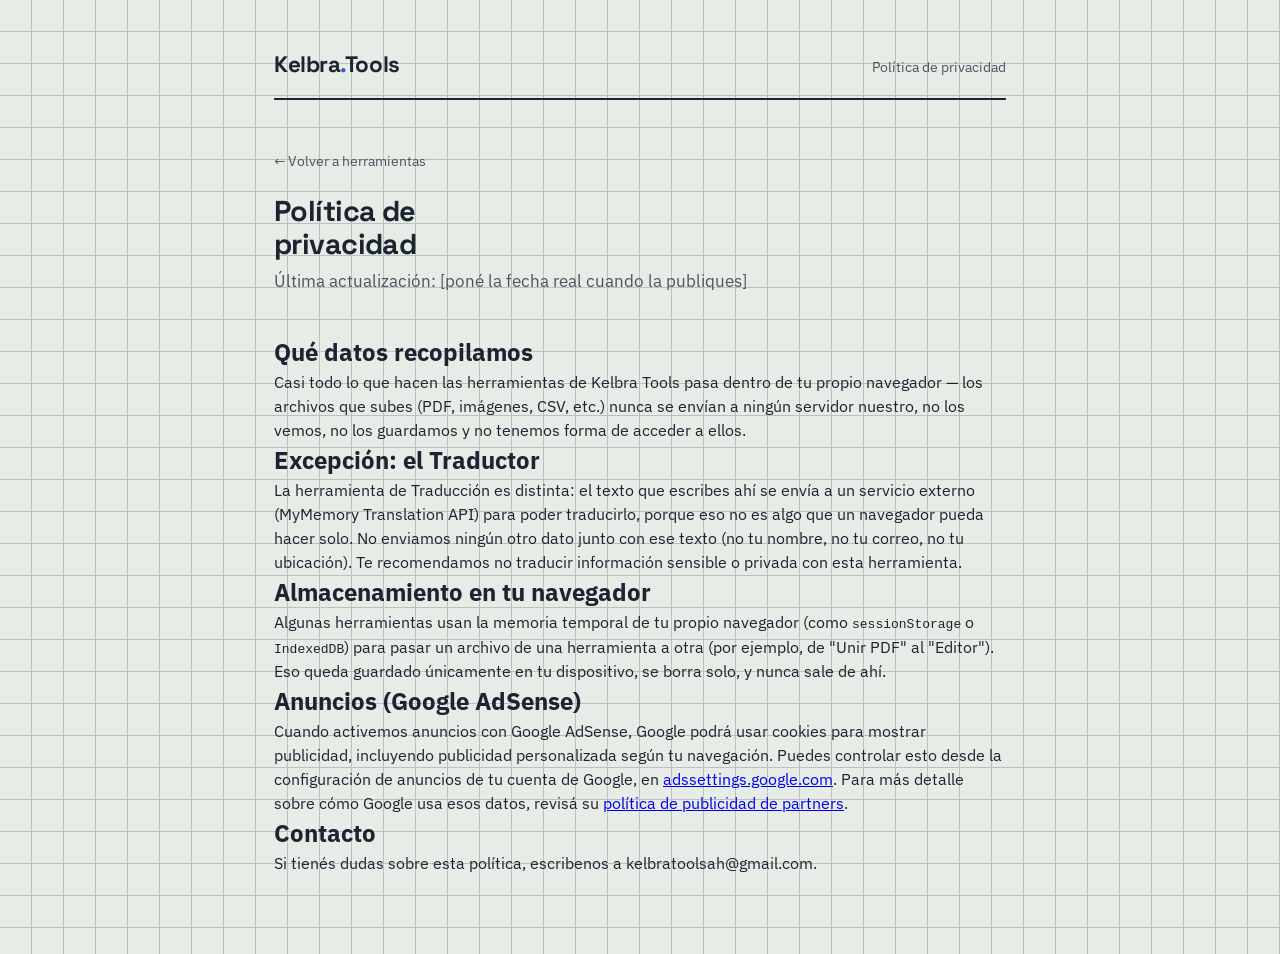
==== privacidad.html @ c8b14600 "Primera versión de Kelbra Tools" ====
<!DOCTYPE html>
<html lang="es">
<head>
<meta charset="UTF-8">
<meta name="viewport" content="width=device-width, initial-scale=1.0">
<title>Política de privacidad — Kelbra Tools</title>
<link href="https://fonts.googleapis.com/css2?family=Space+Grotesk:wght@700&family=IBM+Plex+Sans:wght@400;500&family=JetBrains+Mono:wght@500&display=swap" rel="stylesheet">
<link rel="stylesheet" href="css/style.css">
</head>
<body>
<div class="wrap">
<header class="site-head">
<a class="logo" href="index.html">Kelbra<span>.</span>Tools</a>
<div class="tagline">Política de privacidad</div>
</header>

<a href="index.html" class="back-link">← Volver a herramientas</a>

<h1 class="tool-title">Política de privacidad</h1>
<p class="lead">Última actualización: [poné la fecha real cuando la publiques]</p>

<h2>Qué datos recopilamos</h2>
<p>
Casi todo lo que hacen las herramientas de Kelbra Tools pasa dentro de tu propio navegador — los archivos
que subes (PDF, imágenes, CSV, etc.) nunca se envían a ningún servidor nuestro, no los vemos, no los
guardamos y no tenemos forma de acceder a ellos.
</p>

<h2>Excepción: el Traductor</h2>
<p>
La herramienta de Traducción es distinta: el texto que escribes ahí se envía a un servicio externo
(MyMemory Translation API) para poder traducirlo, porque eso no es algo que un navegador pueda hacer solo.
No enviamos ningún otro dato junto con ese texto (no tu nombre, no tu correo, no tu ubicación). Te
recomendamos no traducir información sensible o privada con esta herramienta.
</p>

<h2>Almacenamiento en tu navegador</h2>
<p>
Algunas herramientas usan la memoria temporal de tu propio navegador (como <code>sessionStorage</code> o
<code>IndexedDB</code>) para pasar un archivo de una herramienta a otra (por ejemplo, de "Unir PDF" al
"Editor"). Eso queda guardado únicamente en tu dispositivo, se borra solo, y nunca sale de ahí.
</p>

<h2>Anuncios (Google AdSense)</h2>
<p>
Cuando activemos anuncios con Google AdSense, Google podrá usar cookies para mostrar publicidad, incluyendo
publicidad personalizada según tu navegación. Puedes controlar esto desde la configuración de anuncios de tu
cuenta de Google, en <a href="https://adssettings.google.com" target="_blank" rel="noopener">adssettings.google.com</a>.
Para más detalle sobre cómo Google usa esos datos, revisá su
<a href="https://policies.google.com/technologies/partner-sites" target="_blank" rel="noopener">política de publicidad de partners</a>.
</p>

<h2>Contacto</h2>
<p>
Si tienés dudas sobre esta política, escribenos a kelbratoolsah@gmail.com.
</p>
</div>
</body>
</html>
---- css/style.css ----
:root {
  --paper: #E7ECE7;
  --ink: #1B2430;
  --ink-soft: #4A5560;
  --line: #B9C2BC;
  --accent: #2F55D4;
  --accent-warm: #E8A33D;
  --card-bg: #FFFFFF;
  --radius: 2px;
  --page-width: 794px;
  --page-height: 1123px;
  --page-margin: 72px;
}
* { box-sizing: border-box; margin: 0; padding: 0; }
body {
  background-color: var(--paper);
  background-image:
    linear-gradient(var(--line) 1px, transparent 1px),
    linear-gradient(90deg, var(--line) 1px, transparent 1px);
  background-size: 32px 32px;
  background-position: -1px -1px;
  color: var(--ink);
  font-family: 'IBM Plex Sans', -apple-system, sans-serif;
  line-height: 1.5;
  min-height: 100vh;
}
.wrap { max-width: 780px; margin: 0 auto; padding: 48px 24px 80px; }
.wrap-wide { max-width: 1100px; }
header.site-head {
  display: flex;
  align-items: baseline;
  justify-content: space-between;
  border-bottom: 2px solid var(--ink);
  padding-bottom: 16px;
  margin-bottom: 48px;
}
.logo {
  font-family: 'Space Grotesk', sans-serif;
  font-size: 1.4rem;
  font-weight: 700;
  letter-spacing: -0.02em;
  text-decoration: none;
  color: var(--ink);
}
.logo span { color: var(--accent); }
.tagline { font-size: 0.85rem; color: var(--ink-soft); }
h1 {
  font-family: 'Space Grotesk', sans-serif;
  font-size: 2.4rem;
  font-weight: 700;
  line-height: 1.15;
  letter-spacing: -0.02em;
  max-width: 14ch;
  margin-bottom: 16px;
}
.tool-title {
  font-family: 'Space Grotesk', sans-serif;
  font-size: 1.8rem;
  font-weight: 700;
  margin-bottom: 8px;
}
.lead {
  font-size: 1.05rem;
  color: var(--ink-soft);
  max-width: 52ch;
  margin-bottom: 40px;
}
/* TARJETAS INDEX */
.modules {
  display: grid;
  grid-template-columns: repeat(auto-fit, minmax(220px, 1fr));
  gap: 1px;
  background: var(--ink);
  border: 1px solid var(--ink);
  margin-bottom: 56px;
}
.module-card {
  background: var(--card-bg);
  padding: 24px;
  text-decoration: none;
  color: var(--ink);
  position: relative;
  transition: background 0.15s ease;
}
.module-card:hover { background: var(--paper); }
.module-tag {
  font-family: 'JetBrains Mono', monospace;
  font-size: 0.7rem;
  color: var(--accent);
  display: block;
  margin-bottom: 8px;
}
.module-card h2 {
  font-family: 'Space Grotesk', sans-serif;
  font-size: 1.1rem;
  margin-bottom: 6px;
}
.module-card p { font-size: 0.88rem; color: var(--ink-soft); }
.corner {
  position: absolute;
  top: 8px; right: 8px;
  width: 8px; height: 8px;
  border-top: 2px solid var(--accent-warm);
  border-right: 2px solid var(--accent-warm);
}
/* COMUNES */
.ad-slot {
  border: 1px dashed var(--line);
  color: var(--ink-soft);
  font-size: 0.75rem;
  text-align: center;
  padding: 18px;
  margin-bottom: 28px;
}
.tool-notice {
  background: #f7f5ef;
  border: 1px solid var(--line);
  border-left: 3px solid var(--accent-warm);
  color: var(--ink-soft);
  font-size: 0.85rem;
  line-height: 1.45;
  padding: 12px 14px;
  margin-bottom: 24px;
  border-radius: var(--radius);
}
footer {
  border-top: 1px solid var(--line);
  padding-top: 20px;
  font-size: 0.8rem;
  color: var(--ink-soft);
  display: flex;
  justify-content: space-between;
  flex-wrap: wrap;
  gap: 8px;
}
footer a { color: var(--ink-soft); text-decoration: underline; }
.back-link {
  display: inline-block;
  font-size: 0.85rem;
  color: var(--ink-soft);
  text-decoration: none;
  margin-bottom: 24px;
}
.back-link:hover { color: var(--accent); }
.file-btn, .primary-btn {
  font-family: 'IBM Plex Sans', sans-serif;
  font-size: 0.85rem;
  font-weight: 500;
  padding: 10px 16px;
  border: 1px solid var(--ink);
  background: var(--paper);
  cursor: pointer;
  border-radius: var(--radius);
}
.primary-btn {
  background: var(--accent);
  color: white;
  border-color: var(--accent);
}
.primary-btn:hover { background: #2446b0; }
.primary-btn:disabled {
  background: var(--line);
  border-color: var(--line);
  cursor: not-allowed;
}
.panel-controls {
  display: flex;
  gap: 12px;
  flex-wrap: wrap;
  align-items: center;
  margin-bottom: 16px;
}
.extra-options {
  border-top: 1px solid var(--line);
  margin-top: 16px;
  padding-top: 16px;
  display: flex;
  flex-direction: column;
  gap: 10px;
}
.checkbox-label {
  font-size: 0.85rem;
  display: flex;
  align-items: center;
  gap: 8px;
}
.text-input {
  padding: 8px 10px;
  border: 1px solid var(--ink);
  font-size: 0.85rem;
  margin-left: 8px;
  min-width: 200px;
}
.select-label {
  font-size: 0.85rem;
  display: flex;
  align-items: center;
  gap: 8px;
}
.select-label select {
  padding: 8px 10px;
  border: 1px solid var(--ink);
  background: var(--paper);
  font-size: 0.85rem;
}
.detected-msg {
  font-family: 'JetBrains Mono', monospace;
  font-size: 0.75rem;
  color: var(--accent);
  margin-top: 10px;
}
.error-msg {
  color: #C0392B;
  font-size: 0.85rem;
  margin-top: 12px;
}
.tool-panel {
  border: 1px solid var(--ink);
  background: var(--card-bg);
  padding: 24px;
  margin-top: 8px;
}
/* CONVERSOR */
.converter-grid {
  display: grid;
  grid-template-columns: 1fr 1fr;
  gap: 20px;
  margin-top: 16px;
}
@media (max-width: 700px) {
  .converter-grid { grid-template-columns: 1fr; }
}
.converter-col {
  display: flex;
  flex-direction: column;
  gap: 8px;
}
.col-label {
  font-family: 'JetBrains Mono', monospace;
  font-size: 0.75rem;
  color: var(--accent);
  font-weight: 500;
}
.converter-col textarea {
  width: 100%;
  min-height: 360px;
  padding: 14px;
  font-family: 'JetBrains Mono', monospace;
  font-size: 0.85rem;
  border: 1px solid var(--line);
  resize: vertical;
  line-height: 1.5;
  background: #fafafa;
}
.converter-col textarea:focus {
  outline: 2px solid var(--accent);
  outline-offset: -1px;
}
/* COMPRIMIR — lado a lado, tamaño controlado */
.preview-grid {
  display: grid;
  grid-template-columns: 1fr 1fr;
  gap: 20px;
  margin-top: 20px;
}
@media (max-width: 700px) {
  .preview-grid { grid-template-columns: 1fr; }
}
.preview-col {
  display: flex;
  flex-direction: column;
  min-width: 0;
}
.preview-label {
  font-family: 'JetBrains Mono', monospace;
  font-size: 0.7rem;
  color: var(--accent);
  margin-bottom: 8px;
}
.preview-box {
  border: 1px solid var(--line);
  background: #fafafa;
  padding: 12px;
  height: 220px;
  display: flex;
  align-items: center;
  justify-content: center;
  overflow: hidden;
}
.preview-box img,
.preview-box video {
  max-width: 100%;
  max-height: 196px;
  object-fit: contain;
  display: block;
}
.preview-placeholder {
  color: #aaa;
  font-size: 0.9rem;
  text-align: center;
  padding: 12px;
}
.size-info {
  font-size: 0.8rem;
  color: var(--ink-soft);
  margin-top: 8px;
}
/* TOOLBAR + PÁGINAS */
.toolbar {
  display: flex;
  flex-wrap: wrap;
  gap: 6px;
  align-items: center;
  border: 1px solid var(--ink);
  background: var(--paper);
  padding: 8px 10px;
  margin-bottom: 0;
}
.tbtn {
  padding: 6px 10px;
  border: 1px solid var(--line);
  background: white;
  cursor: pointer;
  font-size: 0.85rem;
  height: 34px;
}
.tbtn:hover { background: #f0f2f0; }
select.tbtn { min-width: 90px; }
input[type="color"].tbtn { width: 40px; padding: 2px 4px; }
.pages-container {
  background: #d8dcd8;
  border: 1px solid var(--ink);
  border-top: none;
  padding: 40px 20px 60px;
  display: flex;
  flex-direction: column;
  align-items: center;
  gap: 40px;
  min-height: 400px;
  max-height: 80vh;
  overflow-y: auto;
}
.page {
  width: var(--page-width);
  height: var(--page-height);
  background: #fff;
  box-shadow: 0 2px 8px rgba(0,0,0,0.15), 0 0 1px rgba(0,0,0,0.1);
  position: relative;
  flex-shrink: 0;
  overflow: hidden;
}
.page-content {
  position: absolute;
  top: var(--page-margin);
  left: var(--page-margin);
  right: var(--page-margin);
  bottom: var(--page-margin);
  outline: none;
  overflow: hidden;
  font-family: Arial, sans-serif;
  font-size: 12pt;
  line-height: 1.5;
  color: #000;
  overflow-wrap: break-word;
  word-break: normal;
  white-space: pre-wrap;
}
.page-content:empty::before {
  content: "Escribe o pega tu texto aquí…";
  color: #aaa;
  pointer-events: none;
}
.page-header {
  position: absolute;
  top: 28px;
  left: var(--page-margin);
  right: var(--page-margin);
  font-size: 9pt;
  color: #555;
  text-align: center;
  pointer-events: none;
  border-bottom: 1px solid #ddd;
  padding-bottom: 4px;
  display: none;
}
.page-header.visible { display: block; }
.page-footer {
  position: absolute;
  bottom: 28px;
  left: var(--page-margin);
  right: var(--page-margin);
  font-size: 9pt;
  color: #555;
  justify-content: space-between;
  align-items: center;
  pointer-events: none;
  border-top: 1px solid #ddd;
  padding-top: 4px;
  display: none;
}
.page-footer.visible { display: flex; }
.page-number { font-variant-numeric: tabular-nums; }
.img-box {
  position: absolute;
  cursor: move;
  user-select: none;
  border: 2px solid transparent;
  max-width: 70%;
  z-index: 10;
}
.img-box.selected {
  border-color: var(--accent);
  box-shadow: 0 0 0 1px var(--accent);
}
.img-box img {
  display: block;
  width: 100%;
  height: auto;
  pointer-events: none;
}
.img-resize {
  position: absolute;
  width: 12px;
  height: 12px;
  background: var(--accent);
  border: 2px solid #fff;
  border-radius: 50%;
  right: -6px;
  bottom: -6px;
  cursor: nwse-resize;
  display: none;
}
.img-box.selected .img-resize { display: block; }
.img-crop-btn {
  display: none;
  position: absolute;
  top: -12px;
  right: -12px;
  width: 24px;
  height: 24px;
  border-radius: 50%;
  background: var(--accent);
  color: #fff;
  font-size: 13px;
  align-items: center;
  justify-content: center;
  cursor: pointer;
  z-index: 12;
}
.img-box.selected .img-crop-btn { display: flex; }
.image-toolbar {
  display: flex;
  gap: 10px;
  align-items: center;
  flex-wrap: wrap;
  border: 1px solid var(--accent);
  background: var(--paper);
  padding: 8px 12px;
  margin-top: 12px;
  font-size: 0.85rem;
}
/* TRADUCTOR */
.translator-grid {
  display: grid;
  grid-template-columns: 1fr 1fr;
  gap: 24px;
  margin-top: 16px;
}
@media (max-width: 800px) {
  .translator-grid { grid-template-columns: 1fr; }
}
.translator-page {
  border: 1px solid var(--ink);
  background: #fff;
  min-height: 420px;
  display: flex;
  flex-direction: column;
}
.translator-page-header {
  font-family: 'JetBrains Mono', monospace;
  font-size: 0.75rem;
  color: var(--accent);
  padding: 10px 14px;
  border-bottom: 1px solid var(--line);
  background: var(--paper);
}
.translator-page textarea {
  flex: 1;
  width: 100%;
  border: none;
  padding: 16px;
  font-family: 'IBM Plex Sans', sans-serif;
  font-size: 1rem;
  line-height: 1.6;
  resize: vertical;
  min-height: 360px;
  outline: none;
}
/* TABS UNIR PDF */
.mode-tabs {
  display: flex;
  gap: 1px;
  background: var(--ink);
  border: 1px solid var(--ink);
  margin-bottom: 16px;
  width: fit-content;
}
.tab-btn {
  font-size: 0.85rem;
  font-weight: 500;
  padding: 10px 20px;
  background: var(--card-bg);
  color: var(--ink-soft);
  border: none;
  cursor: pointer;
}
.tab-btn.active {
  background: var(--accent);
  color: white;
}
@media (max-width: 480px) {
  h1 { font-size: 1.9rem; }
}
/* ================== AJUSTES: revisión de módulos (comprimir/limpiador/editor) ================== */
.tbtn:active { background: #e4e8e4; }
/* Comprimir imágenes: previews más cómodas, ni enormes ni diminutas */
.preview-box {
  height: 260px;
}
.preview-box img {
  max-height: 240px;
}
/* Editor de PDF: modo "mini" cuando se abre desde Unir/Separar PDF */
.mini-mode .full-only { display: none !important; }
/* Capa de texto real cuando se importa un PDF (reemplaza el antiguo "PDF como imagen") */
.pdf-text-layer {
  position: absolute;
  inset: 0;
  outline: none;
  overflow: hidden;
  color: #000;
}
.pdf-text-layer span {
  position: absolute;
  white-space: pre;
  transform-origin: 0% 0%;
  cursor: text;
}
.img-box.pdf-extracted { max-width: none; }
.tbtn.working { opacity: 0.6; pointer-events: none; }
/* ================== Recortador de imágenes compartido ================== */
.vx-crop-overlay {
  position: fixed;
  inset: 0;
  background: rgba(20, 24, 20, 0.82);
  z-index: 1000;
  display: flex;
  align-items: center;
  justify-content: center;
  padding: 20px;
}
.vx-crop-panel {
  background: var(--paper, #fff);
  border-radius: 8px;
  padding: 16px;
  max-width: min(90vw, 720px);
  width: 100%;
  display: flex;
  flex-direction: column;
  gap: 12px;
}
.vx-crop-title {
  font-size: 0.85rem;
  color: var(--ink-soft, #555);
  margin: 0;
}
.vx-crop-stage {
  position: relative;
  display: flex;
  align-items: center;
  justify-content: center;
  max-height: 60vh;
  overflow: hidden;
  background: repeating-conic-gradient(#e6e6e6 0% 25%, #f4f4f4 0% 50%) 50% / 20px 20px;
  border-radius: 4px;
}
.vx-crop-img {
  max-width: 100%;
  max-height: 60vh;
  display: block;
  user-select: none;
  pointer-events: none;
}
.vx-crop-rect {
  position: absolute;
  border: 2px dashed #fff;
  box-shadow: 0 0 0 2000px rgba(0, 0, 0, 0.45);
  cursor: move;
  touch-action: none;
}
.vx-crop-handle {
  position: absolute;
  width: 14px;
  height: 14px;
  background: #fff;
  border: 2px solid var(--accent);
  border-radius: 50%;
  touch-action: none;
}
.vx-crop-handle[data-h="nw"] { left: -8px; top: -8px; cursor: nwse-resize; }
.vx-crop-handle[data-h="ne"] { right: -8px; top: -8px; cursor: nesw-resize; }
.vx-crop-handle[data-h="sw"] { left: -8px; bottom: -8px; cursor: nesw-resize; }
.vx-crop-handle[data-h="se"] { right: -8px; bottom: -8px; cursor: nwse-resize; }
.vx-crop-actions {
  display: flex;
  justify-content: flex-end;
  gap: 10px;
  flex-wrap: wrap;
}
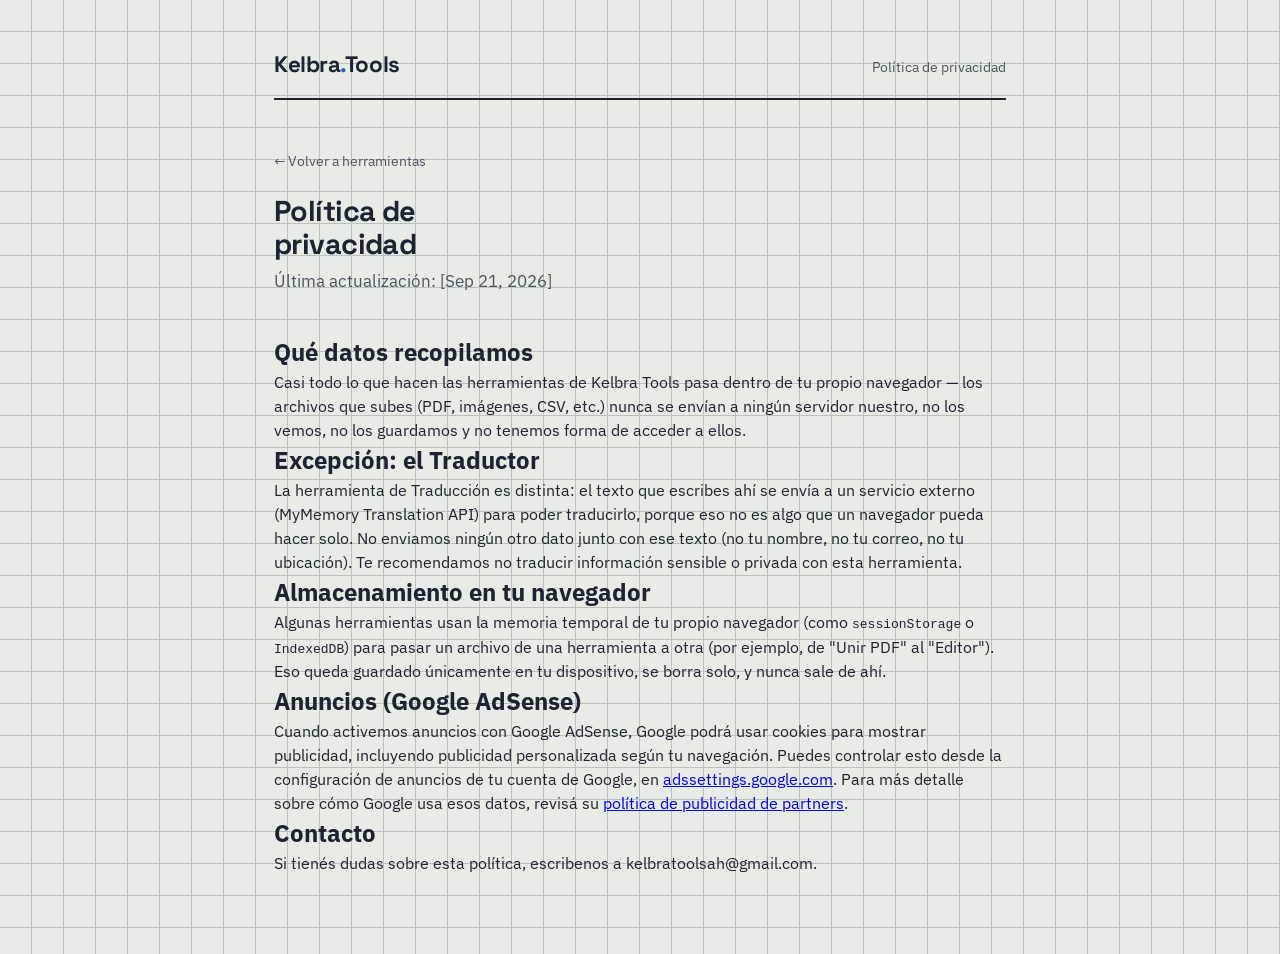
==== commit 059af29c: "Actualiza privacidad y terminos" ====
--- a/privacidad.html
+++ b/privacidad.html
@@ -17,7 +17,7 @@
 <a href="index.html" class="back-link">← Volver a herramientas</a>
 
 <h1 class="tool-title">Política de privacidad</h1>
-<p class="lead">Última actualización: [poné la fecha real cuando la publiques]</p>
+<p class="lead">Última actualización: [Sep 21, 2026]</p>
 
 <h2>Qué datos recopilamos</h2>
 <p>
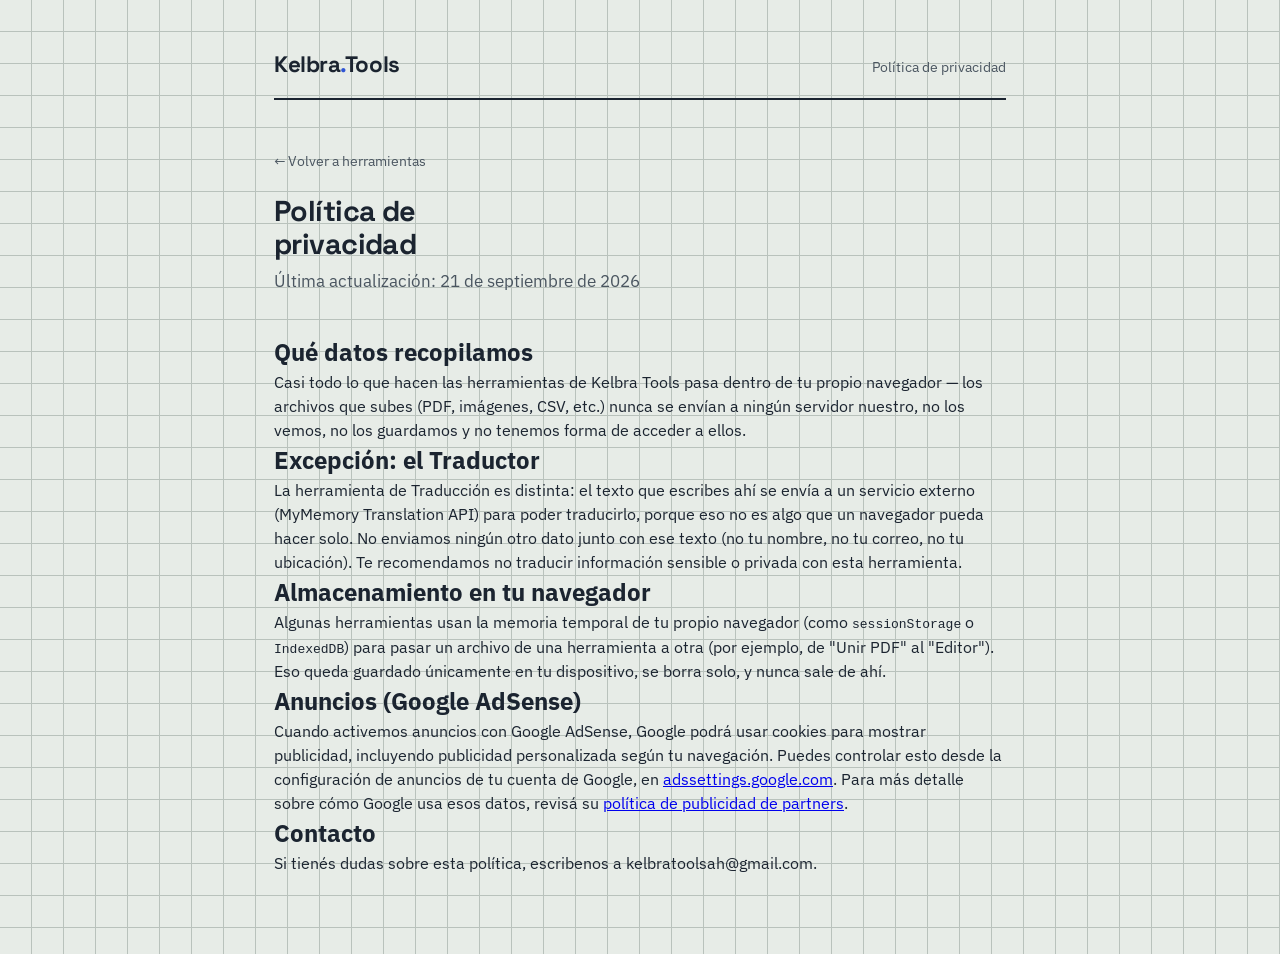
==== commit ef45bc5e: "Corrige formato de fecha" ====
--- a/privacidad.html
+++ b/privacidad.html
@@ -17,7 +17,7 @@
 <a href="index.html" class="back-link">← Volver a herramientas</a>
 
 <h1 class="tool-title">Política de privacidad</h1>
-<p class="lead">Última actualización: [Sep 21, 2026]</p>
+<p class="lead">Última actualización: 21 de septiembre de 2026 </p>
 
 <h2>Qué datos recopilamos</h2>
 <p>
